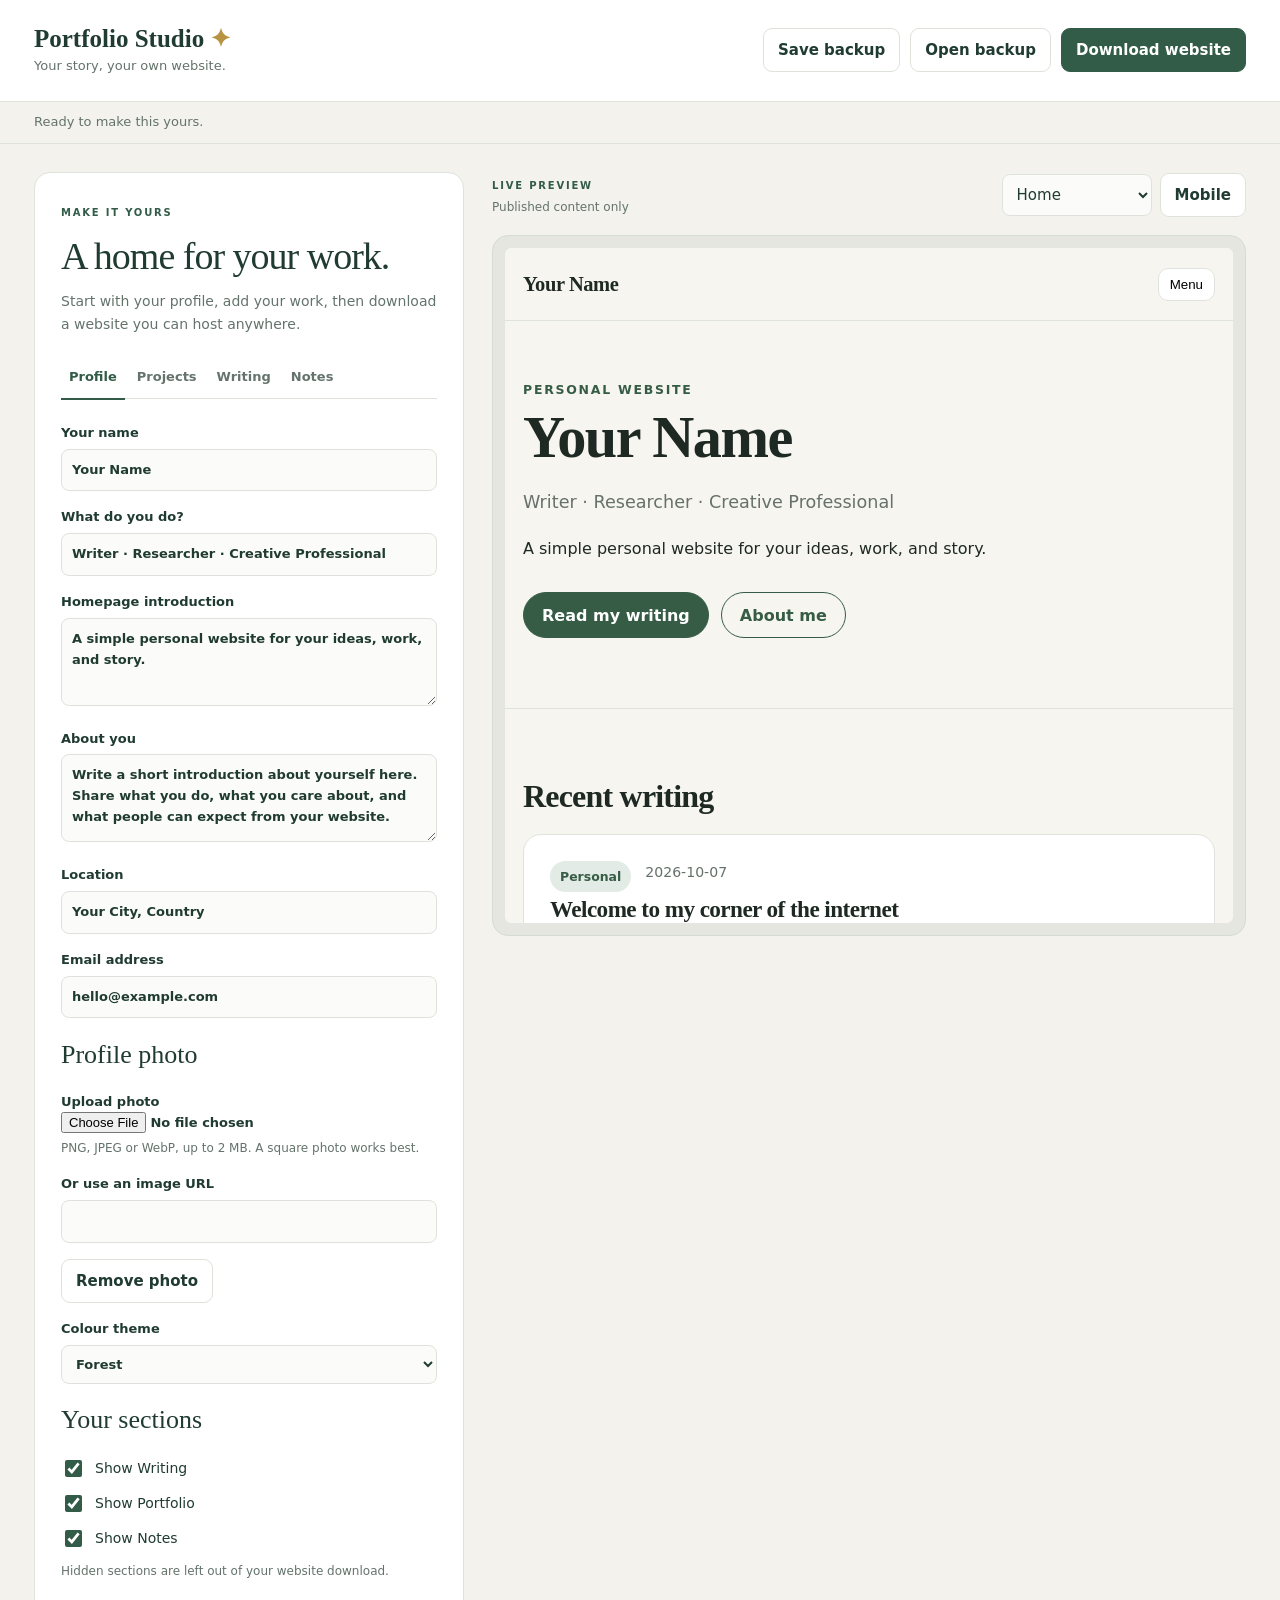
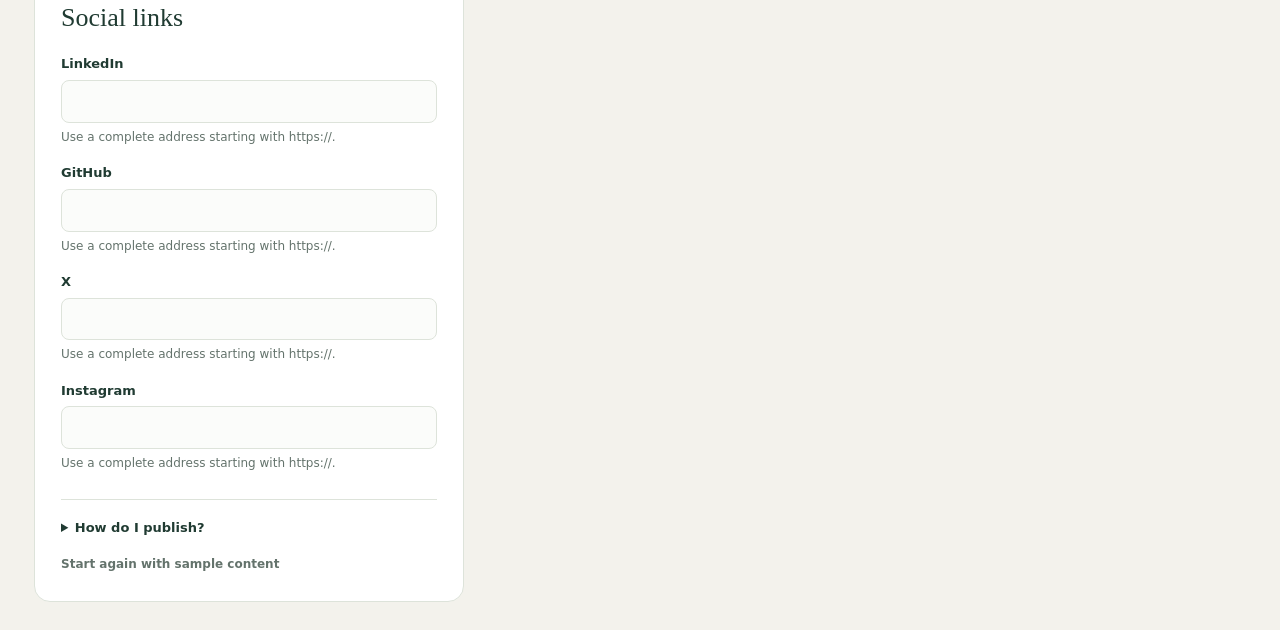
==== editor/index.html @ 356a846f "Add Portfolio Studio browser editor and Cloudflare demo" ====
<!doctype html>
<html lang="en">
<head><meta charset="utf-8"><meta name="viewport" content="width=device-width,initial-scale=1"><title>Portfolio Studio</title><link rel="stylesheet" href="editor.css"></head>
<body>
<header class="toolbar"><div><a class="wordmark" href="index.html">Portfolio Studio <span>✦</span></a><p>Your story, your own website.</p></div><div class="tools"><button id="backup">Save backup</button><label class="file-button">Open backup<input id="import" type="file" accept=".json,application/json"></label><button id="export" class="primary">Download website</button></div></header>
<div id="status" class="status" role="status" aria-live="polite">Ready to make this yours.</div>
<main class="workspace"><section class="panel" aria-label="Website editor"><div class="intro"><span class="eyebrow">Make it yours</span><h1>A home for your work.</h1><p>Start with your profile, add your work, then download a website you can host anywhere.</p></div><nav class="tabs" aria-label="Editor sections"><button data-tab="site" aria-pressed="true">Profile</button><button data-tab="projects" aria-pressed="false">Projects</button><button data-tab="posts" aria-pressed="false">Writing</button><button data-tab="notes" aria-pressed="false">Notes</button></nav><form id="fields" novalidate></form><details class="help"><summary>How do I publish?</summary><ol><li>Save a backup. It keeps your editable work, including drafts.</li><li>Download your website ZIP. It contains only published content in visible sections.</li><li>Upload the ZIP to a static host, such as Cloudflare Pages Direct Upload, or upload its extracted files to your hosting provider.</li><li>For updates, reopen this editor, open your backup, edit, and upload a new website ZIP.</li></ol><p>Your website ZIP does not include this editor or your backup. “Published” includes an entry in the download; it does not put it online automatically.</p><p><a href="https://developers.cloudflare.com/pages/get-started/direct-upload/" target="_blank" rel="noopener noreferrer">Cloudflare upload instructions ↗</a></p></details><button id="reset" type="button" class="quiet">Start again with sample content</button></section>
<section class="preview-panel" aria-label="Website preview"><div class="preview-toolbar"><div><span class="eyebrow">Live preview</span><p>Published content only</p></div><div class="preview-controls"><label class="sr-only" for="preview-page">Preview page</label><select id="preview-page"><option value="index.html">Home</option></select><button id="mobile" aria-pressed="false">Mobile</button></div></div><p id="preview-error" role="alert" hidden></p><div class="preview-stage"><iframe id="preview" title="Your website preview" sandbox="allow-scripts"></iframe></div></section></main>
<dialog id="reset-dialog"><h2>Start fresh?</h2><p>Save a backup first if you want to keep your current work. This replaces your profile and entries with sample content.</p><div class="tools"><button id="cancel-reset">Keep editing</button><button id="confirm-reset" class="primary">Replace with sample content</button></div></dialog>
<script src="../assets/js/site-builder.js"></script><script src="seed.js"></script><script src="editor.js"></script>
</body></html>
---- editor/editor.css ----
:root{--ink:#203b32;--muted:#64736c;--paper:#f3f2ec;--line:#dde3da;--green:#325c47;--white:#fff}*{box-sizing:border-box}body{margin:0;background:var(--paper);color:var(--ink);font:15px/1.6 system-ui,sans-serif}button,input,textarea,select{font:inherit}button,.file-button{border:1px solid var(--line);border-radius:9px;background:white;padding:9px 14px;color:var(--ink);cursor:pointer;font-weight:600}button:hover,.file-button:hover{border-color:var(--green)}button:focus-visible,input:focus-visible,textarea:focus-visible,select:focus-visible,summary:focus-visible,.file-button:focus-within{outline:3px solid #b69442;outline-offset:3px}.primary{background:var(--green);border-color:var(--green);color:white}.toolbar{display:flex;justify-content:space-between;align-items:center;gap:24px;padding:24px 34px;background:#fff;border-bottom:1px solid var(--line)}.wordmark{font:700 25px Georgia,serif;color:var(--ink);text-decoration:none}.wordmark span{color:#b69442}.toolbar p{margin:2px 0 0;font-size:13px;color:var(--muted)}.tools{display:flex;gap:10px;flex-wrap:wrap}.file-button{position:relative;overflow:hidden}.file-button input{position:absolute;inset:0;opacity:0;width:100%;cursor:pointer}.status{padding:10px 34px;font-size:13px;color:var(--muted);border-bottom:1px solid var(--line)}.status.error{color:#a12e2e;background:#fff0ec}.workspace{display:grid;grid-template-columns:minmax(340px,430px) minmax(0,1fr);gap:28px;padding:28px 34px}.panel{background:white;border:1px solid var(--line);border-radius:16px;padding:26px}.eyebrow{font-size:10px;text-transform:uppercase;letter-spacing:.18em;font-weight:800;color:var(--green)}h1{font:38px/1.15 Georgia,serif;letter-spacing:-1px;margin:12px 0}h2{font:26px Georgia,serif}.intro p{color:var(--muted);font-size:14px;margin:12px 0 22px}.tabs{display:flex;border-bottom:1px solid var(--line);gap:4px;margin-bottom:24px}.tabs button{padding:10px 8px;border:0;border-radius:0;font-size:13px;color:var(--muted)}.tabs button[aria-pressed=true]{color:var(--green);box-shadow:0 2px var(--green)}label.field{display:block;font-size:13px;font-weight:650;margin:16px 0}input:not([type=checkbox]):not([type=file]),textarea,select{width:100%;border:1px solid var(--line);border-radius:8px;background:#fbfcfa;padding:10px;color:var(--ink);margin-top:5px}textarea{resize:vertical;min-height:88px}textarea.article{min-height:220px}small{display:block;color:var(--muted);font-size:12px;font-weight:400;margin-top:5px}.check{display:flex;gap:10px;align-items:center;margin:12px 0;font-size:14px}.check input{width:17px;height:17px;accent-color:var(--green)}.entry{padding:18px 0;border-bottom:1px solid var(--line)}.entry-head{display:flex;justify-content:space-between;align-items:center;gap:12px}.entry-head h2{margin:0;font-size:22px}.remove{font-size:12px;color:#a12e2e;padding:5px 9px}.add{width:100%;margin-top:20px}.help{font-size:13px;margin-top:26px;border-top:1px solid var(--line);padding-top:18px;color:var(--muted)}summary{cursor:pointer;font-weight:700;color:var(--ink)}.help li{margin-bottom:8px}.help a{color:var(--green)}.quiet{border:0;background:none;color:var(--muted);font-size:12px;margin-top:16px;padding:0}.preview-panel{min-width:0;position:sticky;top:20px;align-self:start}.preview-toolbar{display:flex;justify-content:space-between;align-items:center;gap:14px;margin-bottom:16px}.preview-toolbar p{font-size:12px;color:var(--muted);margin:2px 0}.preview-controls{display:flex;gap:8px;align-items:center}.preview-controls select{width:150px;margin:0}.preview-stage{background:#e4e6df;border:1px solid #d5dcd2;border-radius:16px;padding:12px;display:flex;justify-content:center}iframe{width:100%;height:calc(100vh - 225px);min-height:520px;border:0;background:white;border-radius:7px}iframe.mobile{max-width:390px}.sr-only{position:absolute;width:1px;height:1px;overflow:hidden;clip-path:inset(50%)}#preview-error{color:#a12e2e;background:#fff0ec;padding:12px;font-size:13px}dialog{max-width:460px;border:1px solid var(--line);border-radius:16px;padding:26px;color:var(--ink)}dialog::backdrop{background:#203b3266}button:disabled{opacity:.5;cursor:wait}@media(max-width:1050px){.workspace{grid-template-columns:minmax(320px,390px) minmax(0,1fr);gap:16px;padding:20px}.preview-toolbar{flex-wrap:wrap}}@media(max-width:760px){.toolbar{align-items:flex-start;flex-direction:column;padding:20px}.status{padding:10px 20px}.workspace{grid-template-columns:1fr;padding:16px}.panel{padding:20px}.preview-panel{position:static}iframe{height:650px}.tools button,.file-button{font-size:13px}.tabs button{flex:1}}
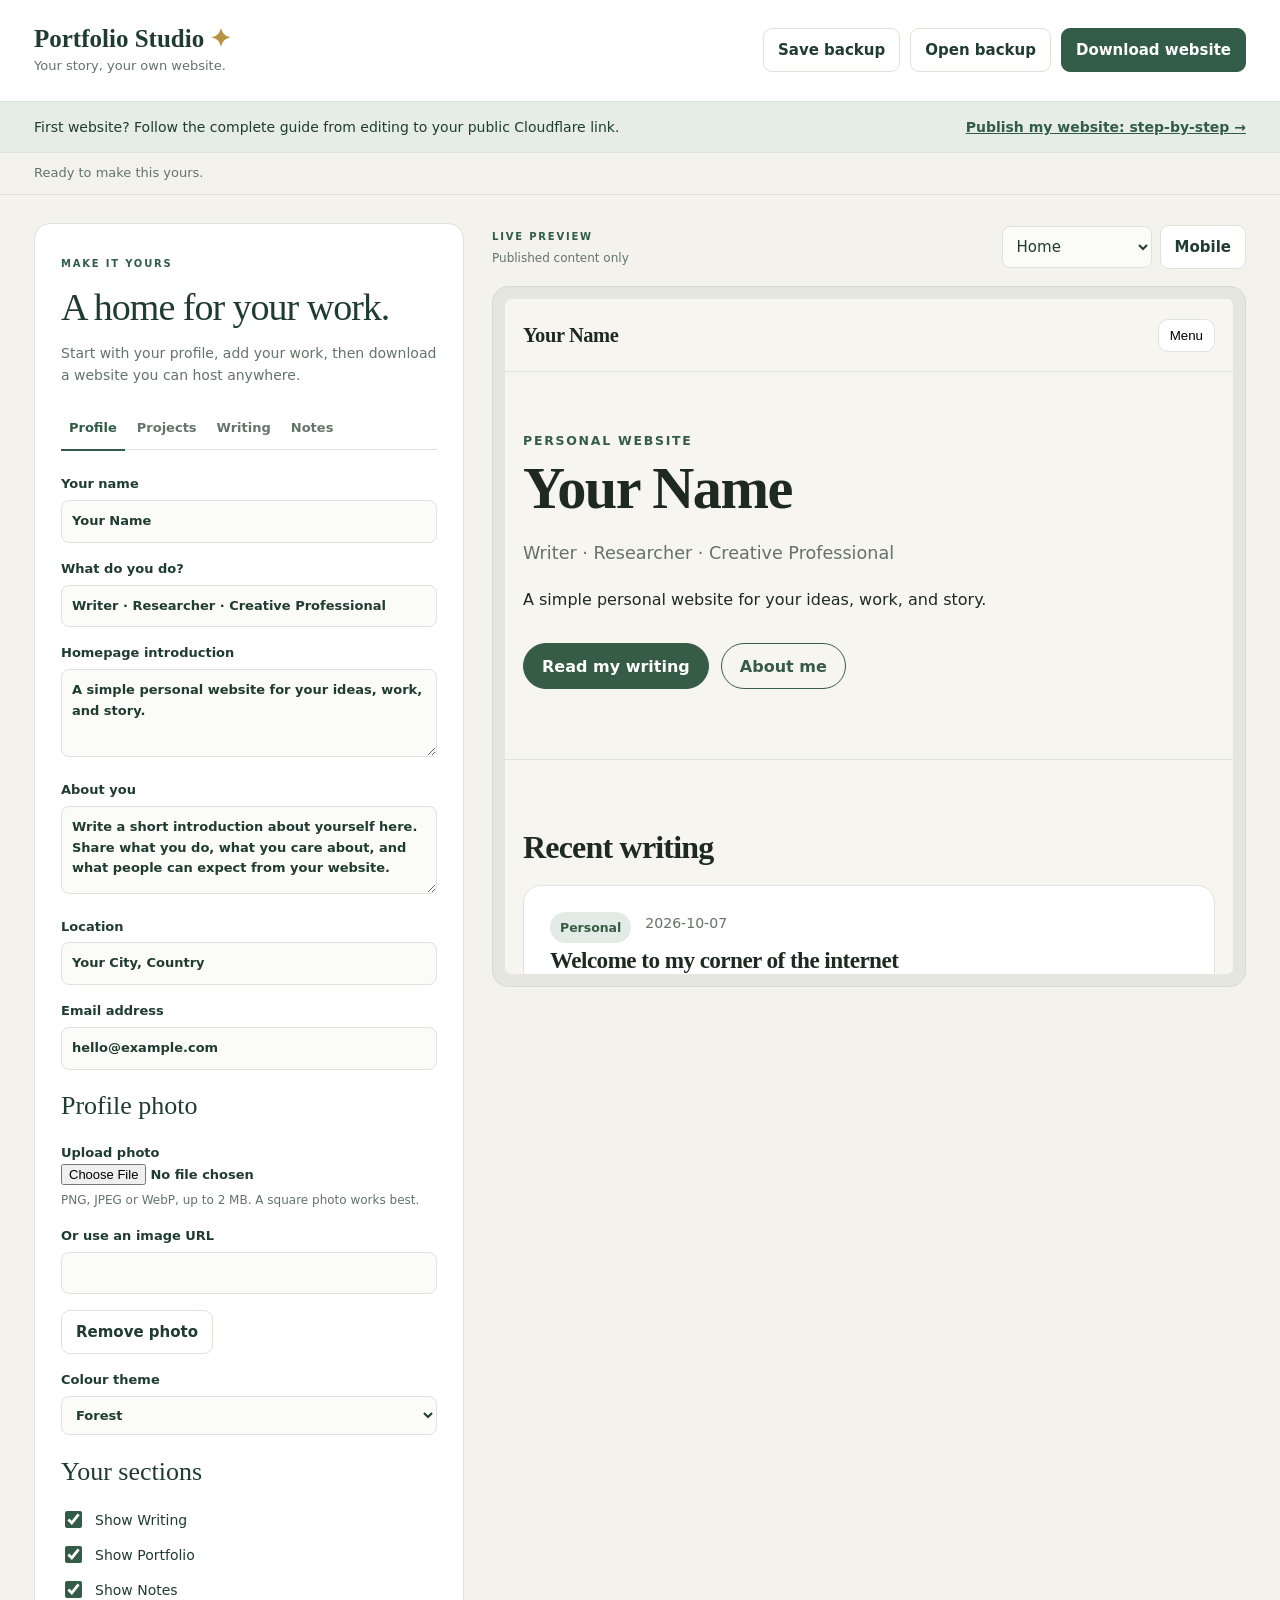
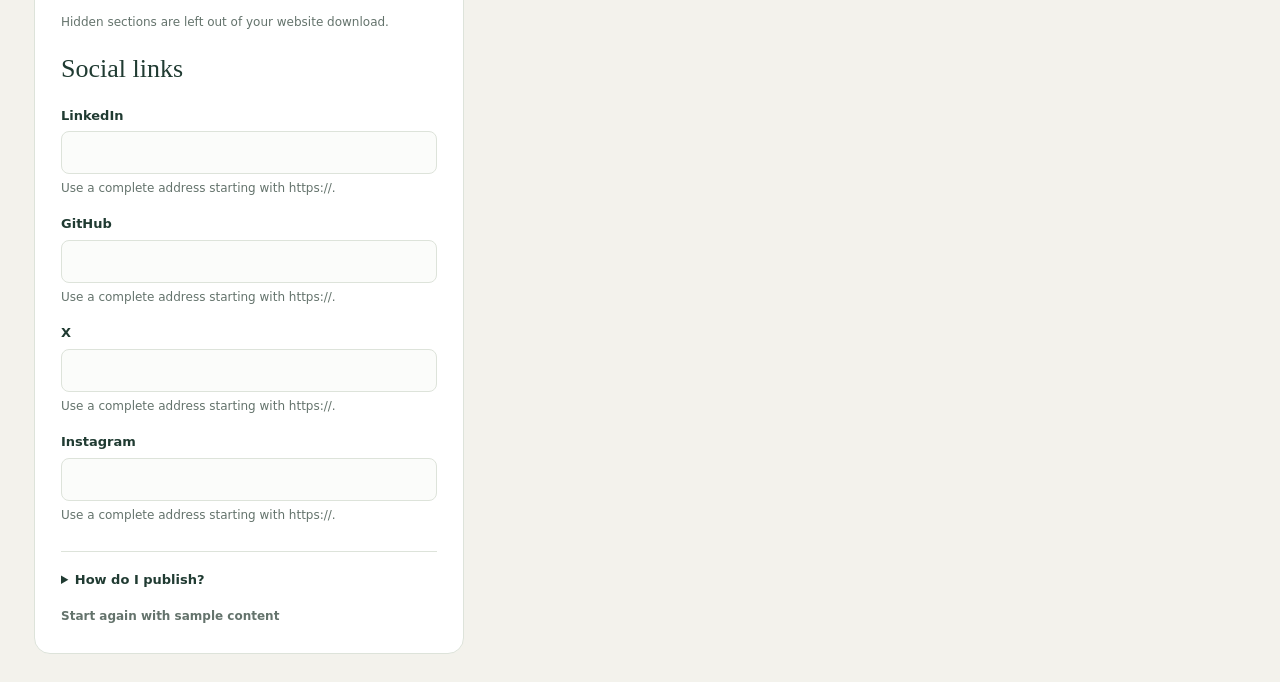
==== commit 755d46b9: "Add complete beginner Cloudflare deployment guide" ====
--- a/editor/index.html
+++ b/editor/index.html
@@ -1,10 +1,11 @@
 <!doctype html>
 <html lang="en">
-<head><meta charset="utf-8"><meta name="viewport" content="width=device-width,initial-scale=1"><title>Portfolio Studio</title><link rel="stylesheet" href="editor.css"></head>
+<head><meta charset="utf-8"><meta name="viewport" content="width=device-width,initial-scale=1"><title>Portfolio Studio</title><link rel="stylesheet" href="editor.css"><link rel="stylesheet" href="guide.css"></head>
 <body>
 <header class="toolbar"><div><a class="wordmark" href="index.html">Portfolio Studio <span>✦</span></a><p>Your story, your own website.</p></div><div class="tools"><button id="backup">Save backup</button><label class="file-button">Open backup<input id="import" type="file" accept=".json,application/json"></label><button id="export" class="primary">Download website</button></div></header>
+<div class="guide-callout"><span>First website? Follow the complete guide from editing to your public Cloudflare link.</span><a href="deploy.html" target="_blank" rel="noopener">Publish my website: step-by-step →</a></div>
 <div id="status" class="status" role="status" aria-live="polite">Ready to make this yours.</div>
-<main class="workspace"><section class="panel" aria-label="Website editor"><div class="intro"><span class="eyebrow">Make it yours</span><h1>A home for your work.</h1><p>Start with your profile, add your work, then download a website you can host anywhere.</p></div><nav class="tabs" aria-label="Editor sections"><button data-tab="site" aria-pressed="true">Profile</button><button data-tab="projects" aria-pressed="false">Projects</button><button data-tab="posts" aria-pressed="false">Writing</button><button data-tab="notes" aria-pressed="false">Notes</button></nav><form id="fields" novalidate></form><details class="help"><summary>How do I publish?</summary><ol><li>Save a backup. It keeps your editable work, including drafts.</li><li>Download your website ZIP. It contains only published content in visible sections.</li><li>Upload the ZIP to a static host, such as Cloudflare Pages Direct Upload, or upload its extracted files to your hosting provider.</li><li>For updates, reopen this editor, open your backup, edit, and upload a new website ZIP.</li></ol><p>Your website ZIP does not include this editor or your backup. “Published” includes an entry in the download; it does not put it online automatically.</p><p><a href="https://developers.cloudflare.com/pages/get-started/direct-upload/" target="_blank" rel="noopener noreferrer">Cloudflare upload instructions ↗</a></p></details><button id="reset" type="button" class="quiet">Start again with sample content</button></section>
+<main class="workspace"><section class="panel" aria-label="Website editor"><div class="intro"><span class="eyebrow">Make it yours</span><h1>A home for your work.</h1><p>Start with your profile, add your work, then download a website you can host anywhere.</p></div><nav class="tabs" aria-label="Editor sections"><button data-tab="site" aria-pressed="true">Profile</button><button data-tab="projects" aria-pressed="false">Projects</button><button data-tab="posts" aria-pressed="false">Writing</button><button data-tab="notes" aria-pressed="false">Notes</button></nav><form id="fields" novalidate></form><details class="help"><summary>How do I publish?</summary><p><a class="guide-link" href="deploy.html" target="_blank" rel="noopener">Follow the complete beginner guide →</a></p><ol><li>Save a backup. It keeps your editable work, including drafts.</li><li>Download your website ZIP. It contains only published content in visible sections.</li><li>Upload the ZIP to a static host, such as Cloudflare Pages Direct Upload, or upload its extracted files to your hosting provider.</li><li>For updates, reopen this editor, open your backup, edit, and upload a new website ZIP.</li></ol><p>Your website ZIP does not include this editor or your backup. “Published” includes an entry in the download; it does not put it online automatically.</p><p><a href="https://developers.cloudflare.com/pages/get-started/direct-upload/" target="_blank" rel="noopener noreferrer">Cloudflare upload instructions ↗</a></p></details><button id="reset" type="button" class="quiet">Start again with sample content</button></section>
 <section class="preview-panel" aria-label="Website preview"><div class="preview-toolbar"><div><span class="eyebrow">Live preview</span><p>Published content only</p></div><div class="preview-controls"><label class="sr-only" for="preview-page">Preview page</label><select id="preview-page"><option value="index.html">Home</option></select><button id="mobile" aria-pressed="false">Mobile</button></div></div><p id="preview-error" role="alert" hidden></p><div class="preview-stage"><iframe id="preview" title="Your website preview" sandbox="allow-scripts"></iframe></div></section></main>
 <dialog id="reset-dialog"><h2>Start fresh?</h2><p>Save a backup first if you want to keep your current work. This replaces your profile and entries with sample content.</p><div class="tools"><button id="cancel-reset">Keep editing</button><button id="confirm-reset" class="primary">Replace with sample content</button></div></dialog>
 <script src="../assets/js/site-builder.js"></script><script src="seed.js"></script><script src="editor.js"></script>
--- a/editor/guide.css
+++ b/editor/guide.css
@@ -0,0 +1 @@
+.guide-body{scroll-behavior:smooth}.guide-layout{max-width:1180px;margin:0 auto;padding:42px 28px 70px;display:grid;grid-template-columns:235px minmax(0,1fr);gap:54px}.guide-nav{position:sticky;top:24px;align-self:start}.guide-nav nav{display:grid;gap:3px}.guide-nav nav a{display:block;padding:7px 0;color:var(--muted);font-size:13px;text-decoration:none}.guide-nav nav a:hover{color:var(--green);text-decoration:underline}.guide-muted{font-size:13px;color:var(--muted);margin-top:24px}.guide-content{min-width:0;max-width:800px}.guide-heading h1{font-size:clamp(38px,5vw,64px);line-height:1.1;margin:15px 0 22px}.guide-lede{font-size:18px;color:var(--muted)}.guide-content section{padding:36px 0;border-bottom:1px solid var(--line);scroll-margin-top:24px}.step-label{color:var(--green);font-size:11px;font-weight:800;text-transform:uppercase;letter-spacing:.15em}.guide-content h2{font-size:30px;line-height:1.2;margin:12px 0 20px}.guide-content p,.guide-content li{line-height:1.8}.guide-content li{padding-left:5px;margin:12px 0}.guide-content a{color:var(--green);text-underline-offset:3px}.guide-note{border-left:4px solid var(--green);background:white;border-radius:0 10px 10px 0;padding:20px 24px;margin:24px 0}.guide-note p{margin:7px 0 0}.checkpoint{background:#e5ede6;border-radius:10px;padding:15px 20px;font-size:14px}.checkpoint::before{content:'Check: ';font-weight:700}.guide-content code{background:#e9ebe4;border-radius:4px;padding:2px 5px;font-size:.9em;overflow-wrap:anywhere}.guide-content table{border-collapse:collapse;width:100%;background:white;font-size:14px;margin:24px 0}.guide-content caption{text-align:left;font-weight:700;margin-bottom:10px}.guide-content th,.guide-content td{text-align:left;vertical-align:top;border:1px solid var(--line);padding:14px}.correct-file{background:#e5ede6}.guide-content details{padding:16px 0;border-top:1px solid var(--line)}.guide-content details p{margin-bottom:0}.guide-action{display:inline-block;padding:11px 17px;border:1px solid var(--green);border-radius:9px;text-decoration:none;font-weight:700}.guide-footer{padding-top:30px;font-size:13px;color:var(--muted)}a.file-button{text-decoration:none;display:inline-flex;align-items:center}.guide-callout{display:flex;align-items:center;justify-content:space-between;gap:15px;padding:14px 34px;background:#e5ede6;border-bottom:1px solid var(--line);font-size:14px}.guide-callout a{color:var(--green);font-weight:700}.guide-link{display:inline-block;color:var(--green);font-weight:700;margin-top:8px}a:focus-visible{outline:3px solid #b69442;outline-offset:3px}@media(max-width:850px){.guide-layout{grid-template-columns:1fr;gap:20px;padding:25px 20px}.guide-nav{position:static;border-bottom:1px solid var(--line);padding-bottom:20px}.guide-nav nav{grid-template-columns:1fr 1fr;gap:2px 15px}.guide-content{max-width:none}.guide-callout{padding:14px 20px;flex-wrap:wrap}.guide-heading h1{font-size:42px}}@media(max-width:500px){.guide-nav nav{grid-template-columns:1fr}.guide-content th,.guide-content td{padding:10px}.guide-content table{font-size:12px}.guide-content h2{font-size:27px}}@media print{.toolbar,.guide-nav,.guide-action{display:none}.guide-layout{display:block;max-width:none;padding:0}.guide-content{max-width:none}.guide-content section{break-inside:avoid}.guide-body{background:white;font-size:11pt}details>p{display:block!important}.guide-content a{color:inherit}.guide-heading h1{font-size:30pt}.guide-note,.checkpoint{border:1px solid #aaa;background:white}}
